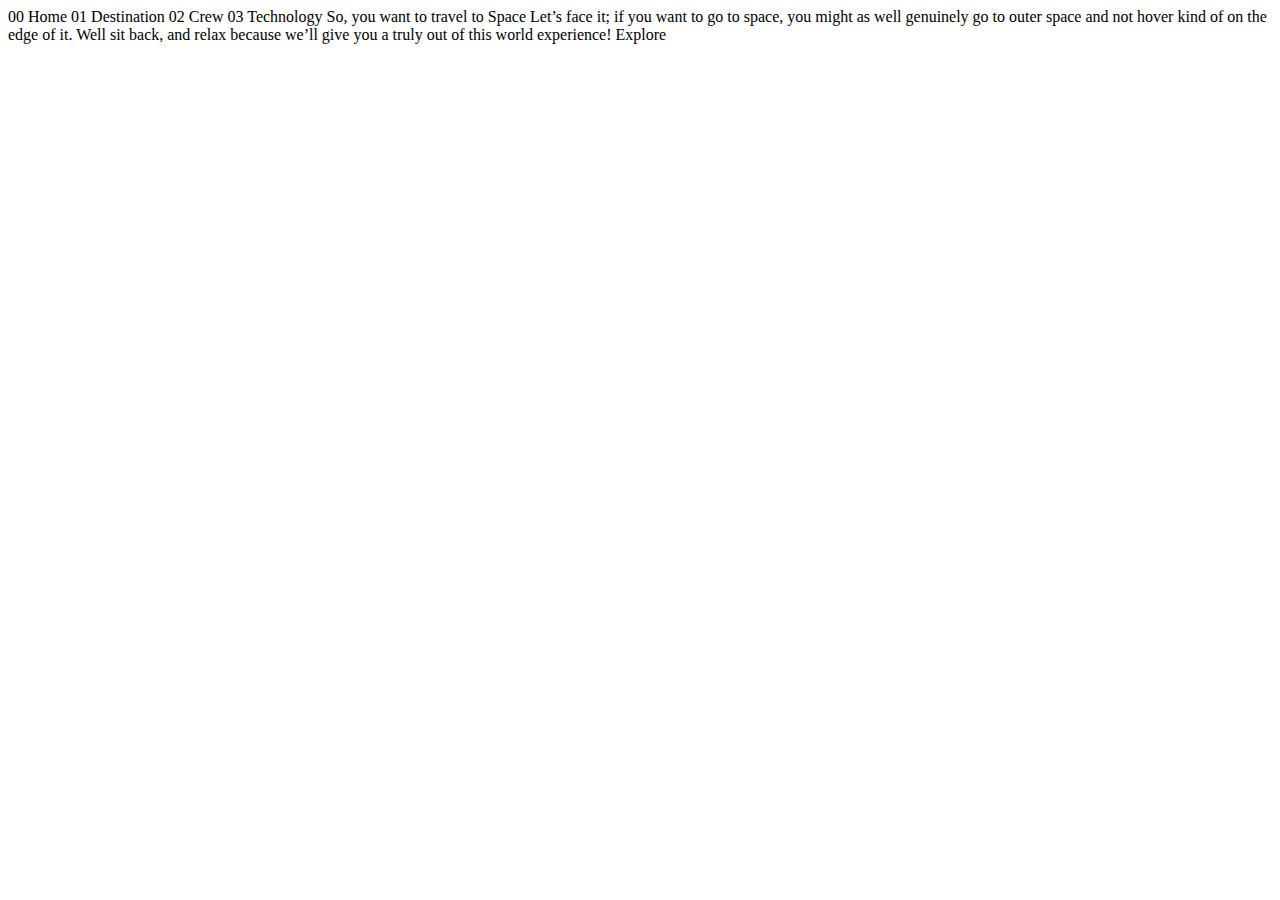
==== index.html @ c34aa861 "- 2021-12-08: Initial commit" ====
<!DOCTYPE html>
<html lang="en">
<head>
  <meta charset="UTF-8">
  <meta name="viewport" content="width=device-width, initial-scale=1.0">
  <link rel="icon" type="image/png" sizes="32x32" href="./assets/favicon-32x32.png">

  <title>Frontend Mentor | Space tourism website</title>
</head>
<body>

  00 Home
  01 Destination
  02 Crew
  03 Technology

  So, you want to travel to
  Space
  Let’s face it; if you want to go to space, you might as well genuinely go to
  outer space and not hover kind of on the edge of it. Well sit back, and relax
  because we’ll give you a truly out of this world experience!

  Explore

</body>
</html>
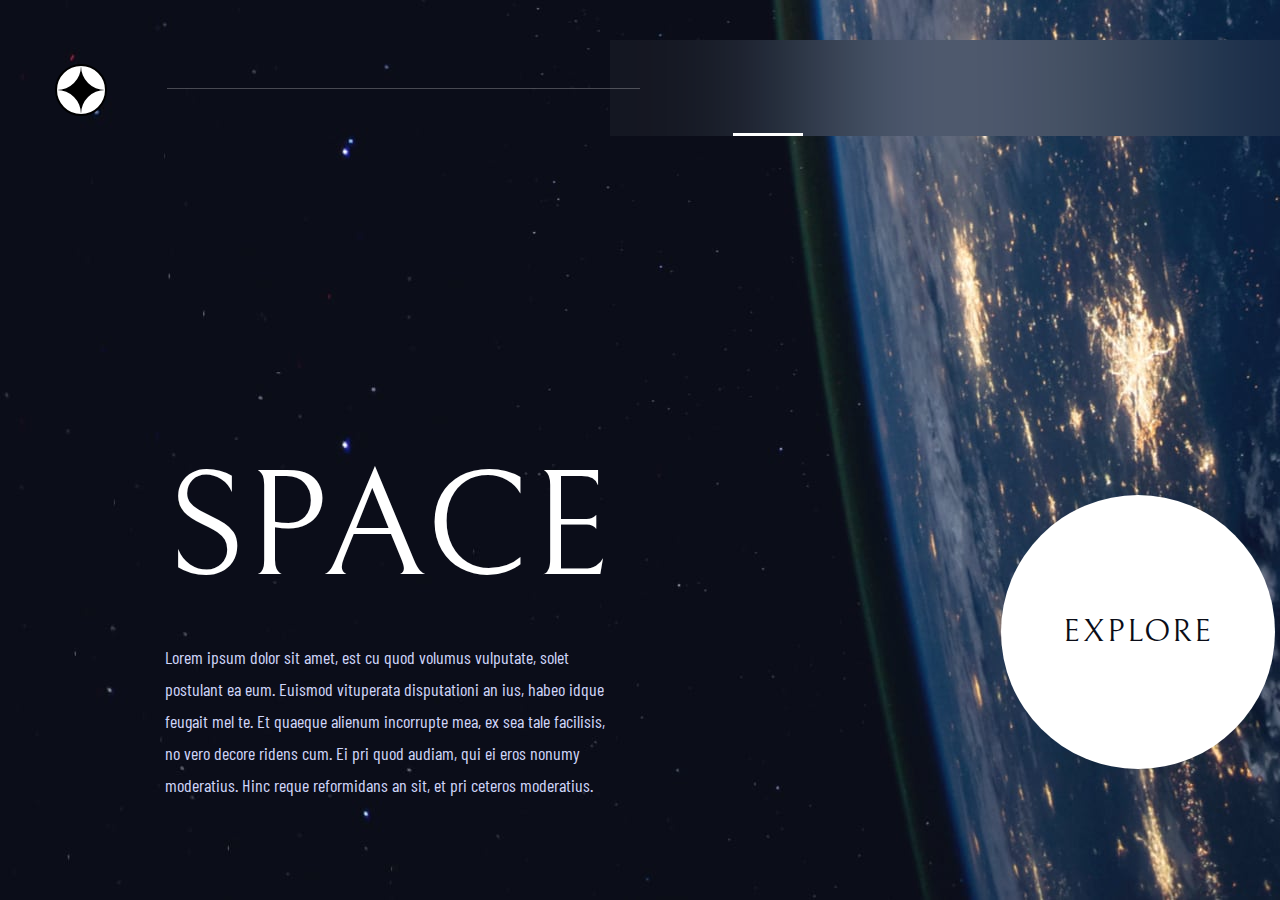
==== commit df24b221: "- 2021-12-10: Finished Home page (html && css)" ====
--- a/index.html
+++ b/index.html
@@ -4,23 +4,70 @@
   <meta charset="UTF-8">
   <meta name="viewport" content="width=device-width, initial-scale=1.0">
   <link rel="icon" type="image/png" sizes="32x32" href="./assets/favicon-32x32.png">
-
-  <title>Frontend Mentor | Space tourism website</title>
+  <link rel="stylesheet" href="css/styles.css">
+  <link rel="preconnect" href="https://fonts.googleapis.com">
+  <link rel="preconnect" href="https://fonts.gstatic.com" crossorigin>
+  <link href="https://fonts.googleapis.com/css2?family=Barlow+Condensed&family=Bellefair&display=swap" rel="stylesheet">
+  <title>Home</title>
 </head>
 <body>
-
-  00 Home
-  01 Destination
-  02 Crew
-  03 Technology
-
-  So, you want to travel to
-  Space
-  Let’s face it; if you want to go to space, you might as well genuinely go to
-  outer space and not hover kind of on the edge of it. Well sit back, and relax
-  because we’ll give you a truly out of this world experience!
-
-  Explore
-
+    <!-- Group -->
+    <div class="group">
+      <p class="group-explore-text">EXPLORE</p>
+    </div>
+    <!-- Group 3 -->
+    <div class="group-3">
+      <div class="group-17">
+        <!-- group 17 items here -->
+        <div class="group-2-copy-2">
+          <!-- group-2-copy-2 -->
+          <p class="TECHNOLOGY"></p>
+          <p class="group-2-copy-2-03"></p>
+        </div>
+        <div class="group-2-copy">
+          <!-- group-2-copy -->
+          <p class="CREW"></p>
+          <p class="group-2-copy-02"></p>
+        </div>
+        <div class="group-2-copy-3">
+          <!-- group-2-copy-3 -->
+          <p class="HOME"></p>
+          <p class="group-2-copy-3-00"></p>
+        </div>
+        <div class="group-17-group-2">
+            <!-- group-2 -->
+            <p class="group-17-group-2-DESTINATION"></p>
+            <p class="group-17-group-2-01"></p>
+        </div>
+      </div>
+      <div class="rect-3"></div>
+      <div class="rect-2"></div>
+      <div class="group-2">
+      <svg viewbox="0 0 48 48">
+        <path d="M 48 24
+                 L 24 24
+                 L 24 0
+                 A 24 24 0 0 0 72 0" stroke="black" fill="black" stroke-width="0"/>
+        <path d="M 0 24
+                 L 24 24
+                 L 24 0
+                 A 24 24 0 0 1 -24 0" stroke="black" fill="black" stroke-width="0"/>
+        <path d="M 0 24
+                 L 24 24
+                 L 24 48
+                 A 24 24 0 0 0 -24 48" stroke="black" fill="black" stroke-width="0"/>
+        <path d="M 48 24
+                 L 24 24
+                 L 24 48
+                 A 24 24 0 0 1 72 48" stroke="black" fill="black" stroke-width="0"/>
+      </svg>
+    </div>
+    </div>
+    <div class="rect-1"></div>
+    <div class="group-16">
+      <h2 class="description"></h2>
+      <h1 class="name">SPACE</h1>
+      <p class="information">Lorem ipsum dolor sit amet, est cu quod volumus vulputate, solet postulant ea eum. Euismod vituperata disputationi an ius, habeo idque feugait mel te. Et quaeque alienum incorrupte mea, ex sea tale facilisis, no vero decore ridens cum. Ei pri quod audiam, qui ei eros nonumy moderatius. Hinc reque reformidans an sit, et pri ceteros moderatius.</p>
+    </div>
 </body>
 </html>
--- a/css/styles.css
+++ b/css/styles.css
@@ -0,0 +1,359 @@
+body {
+  margin: 0;
+  height: 900px;
+  width: 1440px;
+  font-family: 'Bellefair', serif;
+  /* position: relative; */
+  background-image: url("../assets/home/background-home-desktop.jpg"); Temporary remove
+  /* background-position: center;
+  background-repeat: no-repeat;
+  background-size: cover; */
+}
+
+.beginning-rect {
+  /* background-color: white; */
+}
+
+.group {
+  width: 274px;
+  height: 274px;
+  border-radius: 50%;
+  background-color: #FFFFFF;
+  border: hidden;
+
+  position: absolute;
+  left: 1001px;
+  top: 495px;
+  transition: transform 300ms;
+}
+
+.group:hover {
+  /* filter: drop-shadow(0 0 2rem #FFFFFF); */
+  transform: scale(1.5);
+  transition: 0.7s;
+}
+
+/*********************************** group-2 ***********************************/
+.group-2 {
+  /* Position */
+  position: absolute;
+  height: 48px;
+  width: 48px;
+  left: 0;
+  top: 24px;
+
+  /* Border */
+  border: solid 2px #000000;
+  border-radius: 50%;
+
+  background-color: #FFFFFF;
+}
+/*********************************** group-2 ***********************************/
+
+/*********************************** group-17-group-2 ***********************************/
+.group-17-group-2 {
+  position: absolute;
+  height: 19px;
+  left: 118px;
+  right: 294px;
+  top: 0;
+}
+
+.group-17-group-2-DESTINATION {
+  /* Text */
+  font-family: 'Barlow Condensed', sans-serif;
+  line-height: 18.75px;
+  letter-spacing: 2.7px;
+  font-size: 16px;
+  color: #FFFFFF;
+
+  /* Layout */
+  margin: 0;
+  position: absolute;
+  height: 19px;
+  left: 22.31%;
+  right: 0;
+  top: calc(50% - 19px/2);
+}
+
+.group-17-group-2-01 {
+  /* Text */
+  font-family: 'Barlow Condensed', sans-serif;
+  line-height: 18.75px;
+  letter-spacing: 2.7px;
+  font-size: 16px;
+  color: #FFFFFF;
+
+  /* Layout */
+  margin: 0;
+  position: absolute;
+  height: 19px;
+  left: 0;
+  right: 86.15%;
+  top: calc(50% - 19px/2);
+}
+
+/*********************************** group-17-group-2 ***********************************/
+
+/*********************************** group-2-copy ***********************************/
+.group-2-copy {
+  position: absolute;
+  width: 71px;
+  height: 19px;
+  left: 296px;
+  top: 0;
+}
+
+.CREW {
+  /* Text */
+  font-family: 'Barlow Condensed', sans-serif;
+  line-height: 18.75px;
+  letter-spacing: 2.7px;
+  font-size: 16px;
+  color: #FFFFFF;
+
+  /* Layout */
+  margin: 0;
+  height: 19px;
+  position: absolute;
+  left: 40.85px;
+  right: 0;
+  top: calc(50% - 19px/2);
+
+}
+
+.group-2-copy-02   {
+  /* Text */
+  font-family: 'Barlow Condensed', sans-serif;
+  line-height: 18.75px;
+  letter-spacing: 2.7px;
+  font-size: 16px;
+  color: #FFFFFF;
+
+  /* Layout */
+  margin: 0;
+  height: 19px;
+  position: absolute;
+  left: 0;
+  right: 71.83%;
+  top: calc(50% - 19px/2);
+}
+/*********************************** group-2-copy ***********************************/
+
+/*********************************** group-2-copy-2 ***********************************/
+.group-2-copy-2 {
+  position: absolute;
+  width: 127px;
+  height: 19px;
+  right: 0;
+  /* background-color: orange; */
+}
+
+.TECHNOLOGY {
+  /* Text */
+  font-family: 'Barlow Condensed', sans-serif;
+  line-height: 18.75px;
+  letter-spacing: 2.7px;
+  font-size: 16px;
+  color: #FFFFFF;
+
+  /* Layout */
+  margin: 0;
+  height: 19px;
+  position: absolute;
+  right: 0;
+  left: 22.83%;
+  top: calc(50% - 19px/2);
+}
+
+.group-2-copy-2-03 {
+  /* Text */
+  font-family: 'Barlow Condensed', sans-serif;
+  line-height: 18.75px;
+  letter-spacing: 2.7px;
+  font-size: 16px;
+  color: #FFFFFF;
+
+  /* Layout */
+  margin: 0;
+  height: 19px;
+  position: absolute;
+  left: 0;
+  right: 84.25%;
+  top: calc(50% - 19px/2);
+}
+/*********************************** group-2-copy-2 ***********************************/
+
+/*********************************** group-2-copy-3 ***********************************/
+.group-2-copy-3 {
+  height: 19px;
+  position: absolute;
+  left: 0;
+  right: 472px;
+  top: 0;
+}
+
+.HOME {
+  /* Text */
+  font-family: 'Barlow Condensed', sans-serif;
+  line-height: 18.75px;
+  letter-spacing: 2.7px;
+  font-size: 16px;
+  color: #FFFFFF;
+
+  /* Layout */
+  margin: 0;
+  position: absolute;
+  height: 19px;
+  left: 41.43%;
+  right: 0;
+  top: calc(50% - 19px/2);
+}
+
+.group-2-copy-3-00 {
+  /* Text */
+  font-family: 'Barlow Condensed', sans-serif;
+  line-height: 18.75px;
+  letter-spacing: 2.7px;
+  font-size: 16px;
+  color: #FFFFFF;
+
+  /* Layout */
+  margin: 0;
+  position: absolute;
+  height: 19px;
+  left: 0;
+  right: 71.43%;
+  top: calc(50% - 19px/2);
+}
+
+/*********************************** group-2-copy-3 ***********************************/
+
+.group-3 {
+  position: absolute;
+  width: 1385px;
+  height: 96px;
+  left: 55px;
+  top: 40px;
+  /* background-color: black; */
+}
+
+/*********************************** group-16 ***********************************/
+.group-16 {
+  position: absolute;
+  width: 450px;
+  height: 382px;
+  left: 165px;
+  top: 387px;
+}
+
+.description {
+  font-family: 'Barlow Condensed', sans-serif;
+  line-height: 32.81px;
+  letter-spacing: 4.72px;
+  font-size: 28px;
+  color: #D0D6F9;
+
+  margin: 0;
+  position: absolute;
+  height: 34px;
+  left: 0.11%;
+  right: 13.89%;
+  top: calc(50% - 34px/2 - 174px);
+}
+
+.name {
+  font-family: 'Bellefair', serif;  line-height: 32.81px;
+  font-size: 150px;
+  font-style: normal;
+  font-weight: 400;
+  line-height: 171.9px;
+  color: #FFFFFF;
+  text-align: center;
+
+  margin: 0;
+  position: absolute;
+  height: 172px;
+  left: 0;
+  right: 1.11%;
+  top: calc(50% - 172px/2 - 47px);
+}
+
+.information {
+  /* Text */
+  font-family: 'Barlow Condensed', sans-serif;
+  font-weight: 400;
+  font-style: normal;
+  font-size: 18px;
+  line-height: 32px;
+  color: #D0D6F9;
+
+  /* Position */
+  margin: 0;
+  position: absolute;
+  height: 128px;
+  left: 0.11%;
+  right: 1.22%;
+  top: calc(50% - 128px/2 + 127px);
+
+}
+/*********************************** group-16 ***********************************/
+
+.group-17 {
+  position: absolute;
+  width: 542px;
+  height: 19px;
+  left: 678px;
+  top: 39px;
+  /* background-color: yellow; */
+}
+
+.group-explore-text {
+  text-align: center;
+  position: absolute;
+  top: 119px;
+  bottom: 118px;
+  left: 62px;
+  right: 64px;
+  font-weight: 400;
+  font-size: 32px;
+  line-height: 36.67px;
+  color: #0B0D17;
+  width: 148px;
+  height: 37px;
+  margin: 0;
+  letter-spacing: 2px;
+}
+
+.rect-1 {
+  position: absolute;
+  width: 70px;
+  height: 3px;
+  left: 733px;
+  top: 133px;
+
+  background-color: #FFFFFF;
+}
+
+.rect-2 {
+  position: absolute;
+  width: 473px;
+  height: 1px;
+  left: 112px;
+  top: 48px;
+
+  background-color: #FFFFFF;
+  mix-blend-mode: normal;
+  opacity: 0.25;
+}
+
+.rect-3 {
+  position: absolute;
+  width: 830px;
+  height: 96px;
+  left: 555px;
+  top: 0;
+
+  background-color: rgba(255, 255, 255, 0.04);
+  backdrop-filter: blur(81.5485px);
+}
